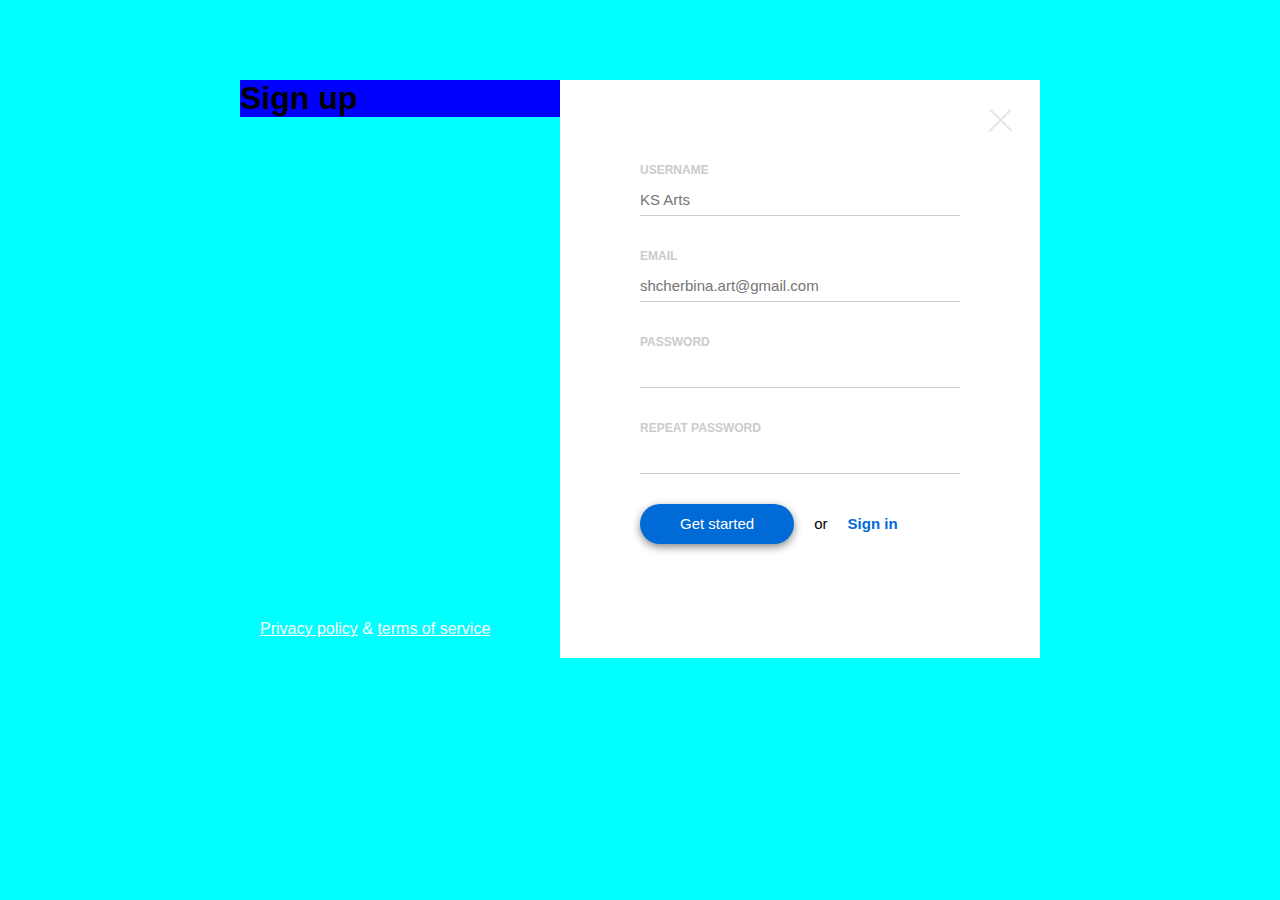
==== index.html @ 13435d99 "left column" ====
<!DOCTYPE html>
<html lang="en">
<head>
    <meta charset="UTF-8">
    <meta name="viewport" content="width=device-width, initial-scale=1.0">
    <title>Sign up</title>
    <link rel="shortcut icon" type="image.png" href="./icon.png">
    <!-- suvienodiname stiliu tarp narsykliu -->
    <link rel="stylesheet" href="./css/reset.css">
    <!-- pavieniai komponentai -->
    <link rel="stylesheet" href="./css/button.css">
    <link rel="stylesheet" href="./css/form.css">
    <!-- kitas stilius -->
    <link rel="stylesheet" href="./css/main.css">
</head>
<body>
    <main class="container">
        <div class="left">
            <h1>Sign up</h1>
            <footer class="footer">
                <a href="#">Privacy policy</a>
                <span>&amp</span>
                <a href="#">terms of service</a>
            </footer>
        </div>
        <div class="right">
            <a class="close" href="#">
                <div class="line"></div>
                <div class="line"></div>
            </a>
            <form class="form">
                <div class="form-row">
                    <label for="">Username</label>
                    <input type="text" placeholder="KS Arts" >
                </div>
                <div class="form-row">
                    <label for="">Email</label>
                    <input type="email" placeholder="shcherbina.art@gmail.com">
                </div>
                <div class="form-row">
                    <label for="">Password</label>
                    <input type="password" placeholder="">
                    </div>
                <div class="form-row">
                    <label for="">Repeat password</label>
                    <input type="password" placeholder="">
                </div>
                <div class="form-row">
                    <div class="btn">Get started</div>
                    <span>or</span>
                    <a href="#">Sign in</a>
                </div>

            </form>
        </div>
    </main>
</body>
</html>
---- css/button.css ----
.btn{
    display: inline;
    float: left;
    background-color: #006ad7;
    color: white;
    font-size: 15px;
    line-height: 20px;
    padding: 10px 40px;
    border-radius: 20px;
    box-shadow: 0 3px 8px #888;
}
.btn:hover {
    background-color: #155cd3;
    cursor: pointer;
    box-shadow: 0 3px 12px #555;
}
---- css/form.css ----
.form{
    display: inline-block;
    width: 100%;
}
    .form > .form-row{
        display: inline-block;
        width: 100%;
        margin-bottom: 30px;

    }
        .form > .form-row > label{
            display: inline-block;
            width: 100%;
            margin-bottom: 5px;
            color: #cbcbcb;
            text-transform: uppercase;
            font-size: 12px;
            line-height: 20px;
            font-weight: bold;

        }
        .form > .form-row > input{
            display: inline-block;
            width: 100%;
            line-height: 20px;
            font-size: 15px;
            padding: 5px 0;
            border:  none;
            border-bottom: 1px solid #ccc;

        }
        .form > .form.row:last-of-type {
        margin-bottom: 0;
        }
---- css/main.css ----
body {
    background-color: aqua;
}

.container{
    display: inline-block;
    float: left;
    width: 800px;
    margin: 80px calc(50% - 400px) 0;
    position: relative;
}
    .container > .left{
        display: inline-block;
        float: left;
        width: 40%;
        background-color: blue;
<<<<<<< Updated upstream
        background-image: url(./kalnas.png);
        background-repeat: no-repeat;
        background-size: cover;
        background-position: center;
=======
>>>>>>> Stashed changes
        position: absolute;
        top: 20px;
        bottom: 20px;
        left: 0;
    }
        .main-title{
            color: #fff;
            font-weight: normal;
            padding: 20px;

        }
        .footer{
            position: absolute;
            left: 20px;
            bottom: 20px;
            right: 20px;
            color: #fff;

        }
            .footer > a{
                color: #fff;

            }
            .footer > span{

            }


    .container > .right{
        display: inline-block;
        width: 60%;
        padding: 80px;
        float: right;
        background-color: #fff;
        position: relative;

    }
        .right > .close{
            display: inline-block;
            position: absolute;
            top: 0;
            right: 0;
            width: 80px;
            height: 80px;
        }
            .close > .line{
                display: inline-block;
                width: 30px;
                height: 2px;
                background-color: #e5e5e5;
                position: absolute;
                top: 50%;
                left: 50%;
    
            }
            .close > .line:first-of-type{
                transform: rotate(45deg);
                top: 29px;
                left: 31px;
                transform-origin: top left;
            }
            .close > .line:last-of-type{
                transform: rotate(-45deg);
                top: 50px;
                left: 30px;
                transform-origin: bottom left;

            }
        .form span,
        .form a {
            display: inline;
            float: left;
            padding: 10px;
            line-height: 20px;
            font-size: 15px;
    }
        .form span{
            margin-left: 10px;
        }
        .form a {
            font-family: ;
            font-weight: bold;
            color: #006ad7;
            text-decoration: none;
        }
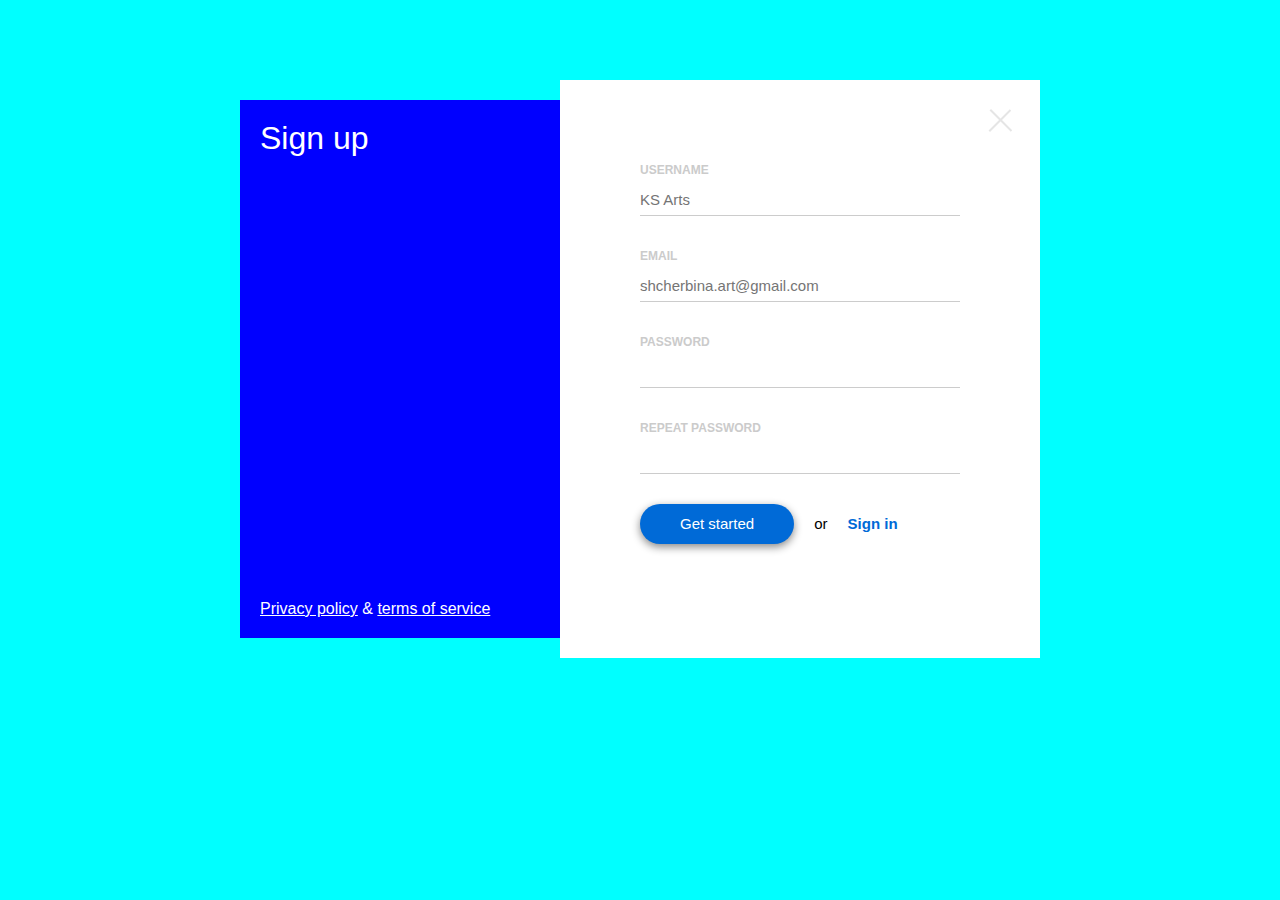
==== commit c0463300: "main title" ====
--- a/index.html
+++ b/index.html
@@ -16,7 +16,7 @@
 <body>
     <main class="container">
         <div class="left">
-            <h1>Sign up</h1>
+            <h1 class="main-title">Sign up</h1>
             <footer class="footer">
                 <a href="#">Privacy policy</a>
                 <span>&amp</span>
--- a/css/main.css
+++ b/css/main.css
@@ -14,13 +14,10 @@
         float: left;
         width: 40%;
         background-color: blue;
-<<<<<<< Updated upstream
         background-image: url(./kalnas.png);
         background-repeat: no-repeat;
         background-size: cover;
         background-position: center;
-=======
->>>>>>> Stashed changes
         position: absolute;
         top: 20px;
         bottom: 20px;
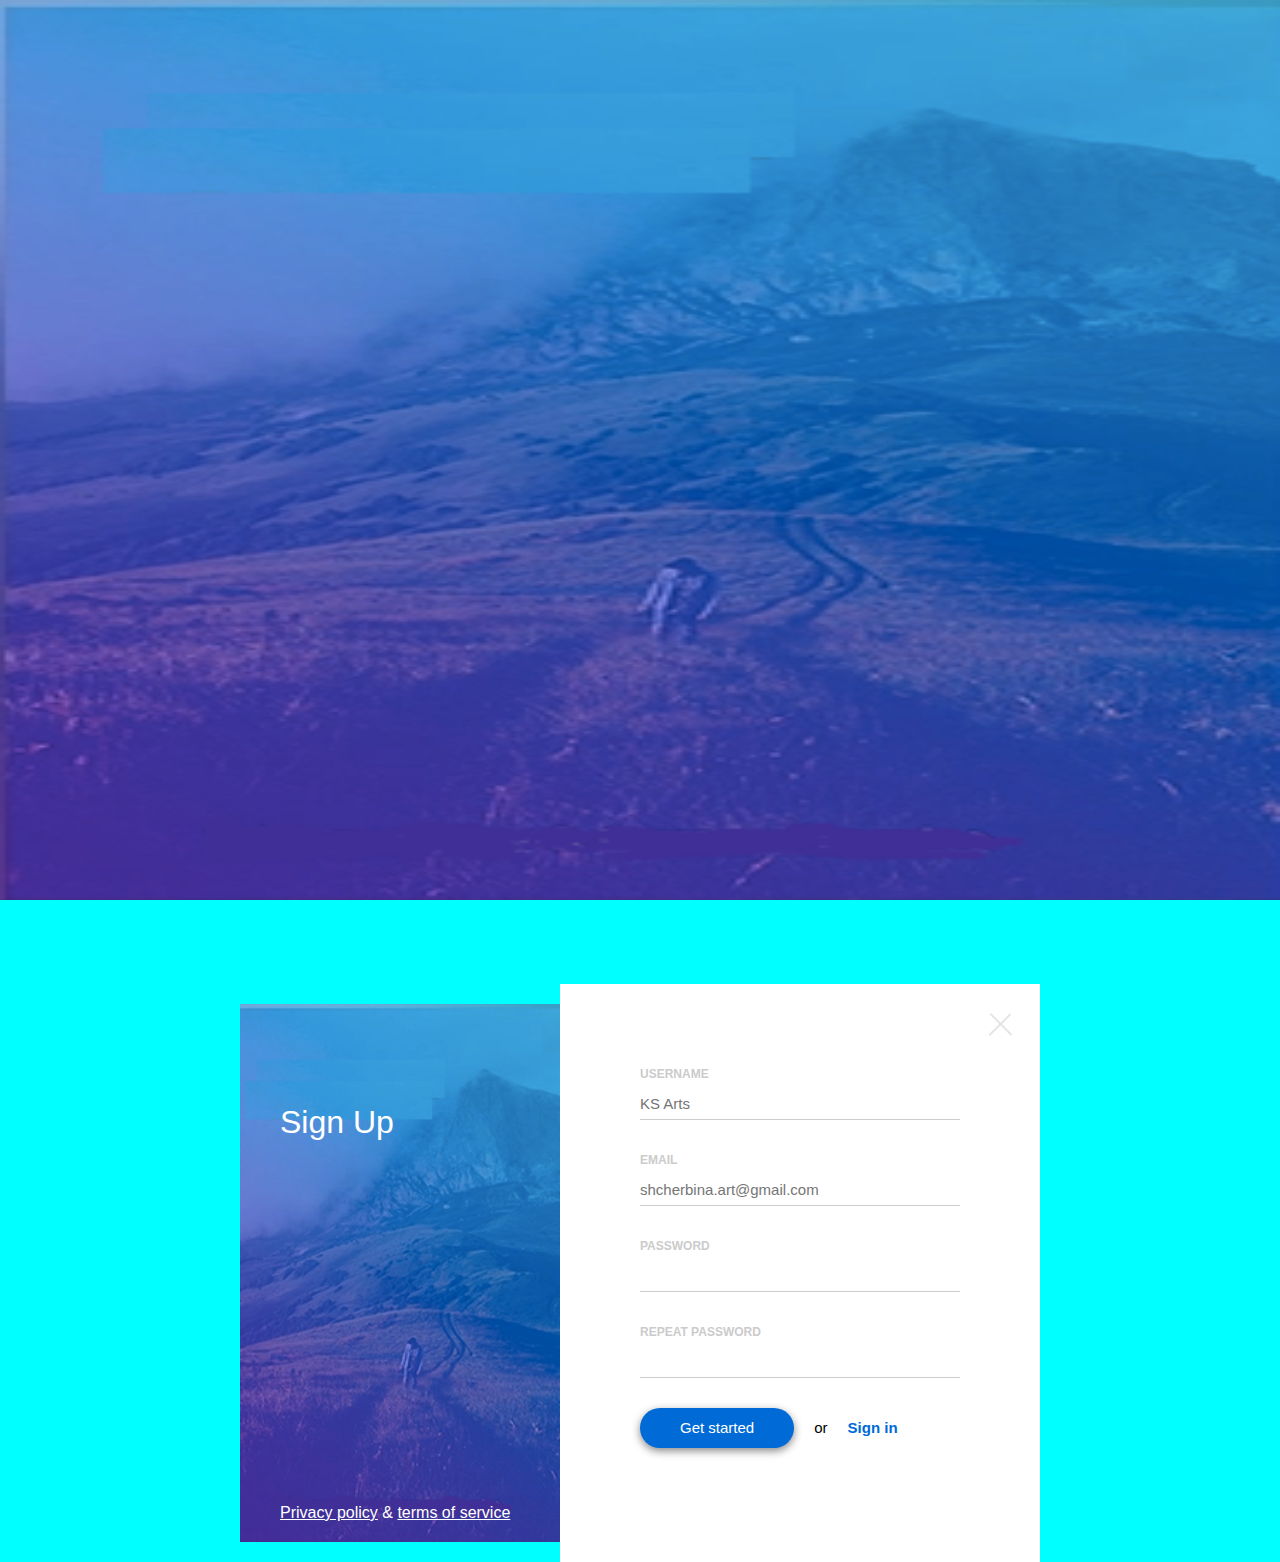
==== commit 1d8b068e: "main css" ====
--- a/index.html
+++ b/index.html
@@ -4,7 +4,7 @@
     <meta charset="UTF-8">
     <meta name="viewport" content="width=device-width, initial-scale=1.0">
     <title>Sign up</title>
-    <link rel="shortcut icon" type="image.png" href="./icon.png">
+    <link rel="icon" type="image.png" href="./img/icon.png">
     <!-- suvienodiname stiliu tarp narsykliu -->
     <link rel="stylesheet" href="./css/reset.css">
     <!-- pavieniai komponentai -->
@@ -14,6 +14,7 @@
     <link rel="stylesheet" href="./css/main.css">
 </head>
 <body>
+    <img class="background" src="./img/kalnas.png" alt="Background image">
     <main class="container">
         <div class="left">
             <h1 class="main-title">Sign up</h1>
--- a/css/main.css
+++ b/css/main.css
@@ -1,7 +1,17 @@
+
 body {
+    
     background-color: aqua;
 }
-
+.background{
+    width: 100%;
+    height: 100vh;
+    background-image: url(../img/kalnas.png);
+    background-repeat: no-repeat;
+    background-position: center;
+    background-size: cover;
+    filter: blur(5);
+}
 .container{
     display: inline-block;
     float: left;
@@ -14,7 +24,7 @@
         float: left;
         width: 40%;
         background-color: blue;
-        background-image: url(./kalnas.png);
+        background-image: url(../img/kalnas.png);
         background-repeat: no-repeat;
         background-size: cover;
         background-position: center;
@@ -27,11 +37,15 @@
             color: #fff;
             font-weight: normal;
             padding: 20px;
+            position: absolute;
+            padding-left: 40px;
+            text-transform: capitalize;
+            padding-top: 100px;
 
         }
         .footer{
             position: absolute;
-            left: 20px;
+            left: 40px;
             bottom: 20px;
             right: 20px;
             color: #fff;
@@ -42,7 +56,7 @@
 
             }
             .footer > span{
-
+                color: #fff;
             }
 
 
@@ -102,4 +116,4 @@
             font-weight: bold;
             color: #006ad7;
             text-decoration: none;
-        }+        }
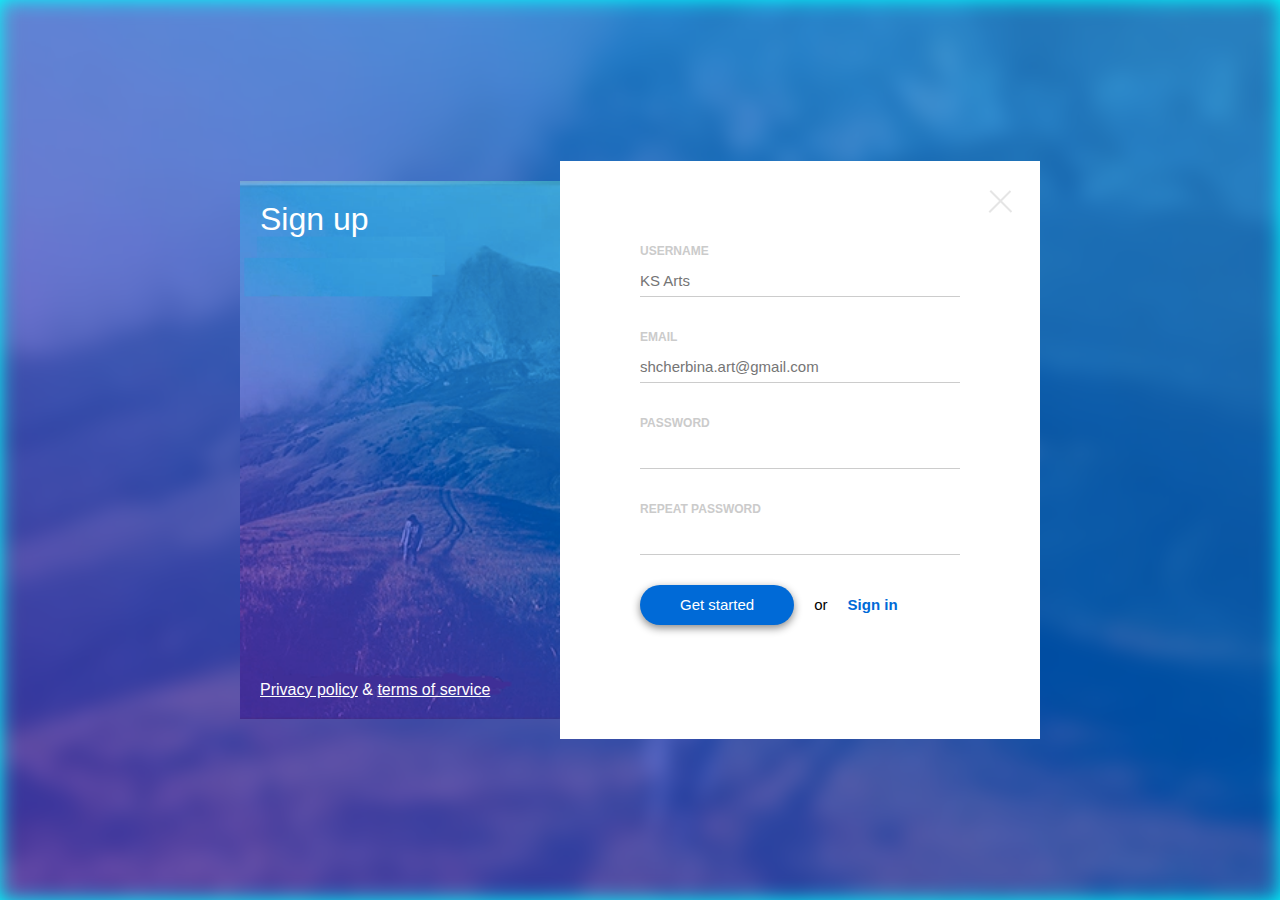
==== commit 8f26ec28: "main background" ====
--- a/index.html
+++ b/index.html
@@ -4,7 +4,7 @@
     <meta charset="UTF-8">
     <meta name="viewport" content="width=device-width, initial-scale=1.0">
     <title>Sign up</title>
-    <link rel="icon" type="image.png" href="./img/icon.png">
+    <link rel="shortcut icon" type="image.png" href="./icon.png">
     <!-- suvienodiname stiliu tarp narsykliu -->
     <link rel="stylesheet" href="./css/reset.css">
     <!-- pavieniai komponentai -->
@@ -14,7 +14,7 @@
     <link rel="stylesheet" href="./css/main.css">
 </head>
 <body>
-    <img class="background" src="./img/kalnas.png" alt="Background image">
+    <div class="background"></div>
     <main class="container">
         <div class="left">
             <h1 class="main-title">Sign up</h1>
--- a/css/main.css
+++ b/css/main.css
@@ -1,30 +1,31 @@
-
 body {
-    
     background-color: aqua;
 }
 .background{
-    width: 100%;
+    background-image: url(../kalnas.png);
+    background-repeat: no-repeat;
+    background-size: cover;
+    background-position: center;
+    filter: blur(10px);
     height: 100vh;
-    background-image: url(../img/kalnas.png);
-    background-repeat: no-repeat;
-    background-position: center;
-    background-size: cover;
-    filter: blur(5);
 }
+
 .container{
     display: inline-block;
     float: left;
     width: 800px;
-    margin: 80px calc(50% - 400px) 0;
-    position: relative;
+    position: absolute;
+    top: 50%;
+    left: 50%;
+    transform: translate(-50%, -50%);
+
 }
     .container > .left{
         display: inline-block;
         float: left;
         width: 40%;
         background-color: blue;
-        background-image: url(../img/kalnas.png);
+        background-image: url(../kalnas.png);
         background-repeat: no-repeat;
         background-size: cover;
         background-position: center;
@@ -37,15 +38,11 @@
             color: #fff;
             font-weight: normal;
             padding: 20px;
-            position: absolute;
-            padding-left: 40px;
-            text-transform: capitalize;
-            padding-top: 100px;
 
         }
         .footer{
             position: absolute;
-            left: 40px;
+            left: 20px;
             bottom: 20px;
             right: 20px;
             color: #fff;
@@ -56,7 +53,7 @@
 
             }
             .footer > span{
-                color: #fff;
+
             }
 
 
@@ -116,4 +113,4 @@
             font-weight: bold;
             color: #006ad7;
             text-decoration: none;
-        }
+        }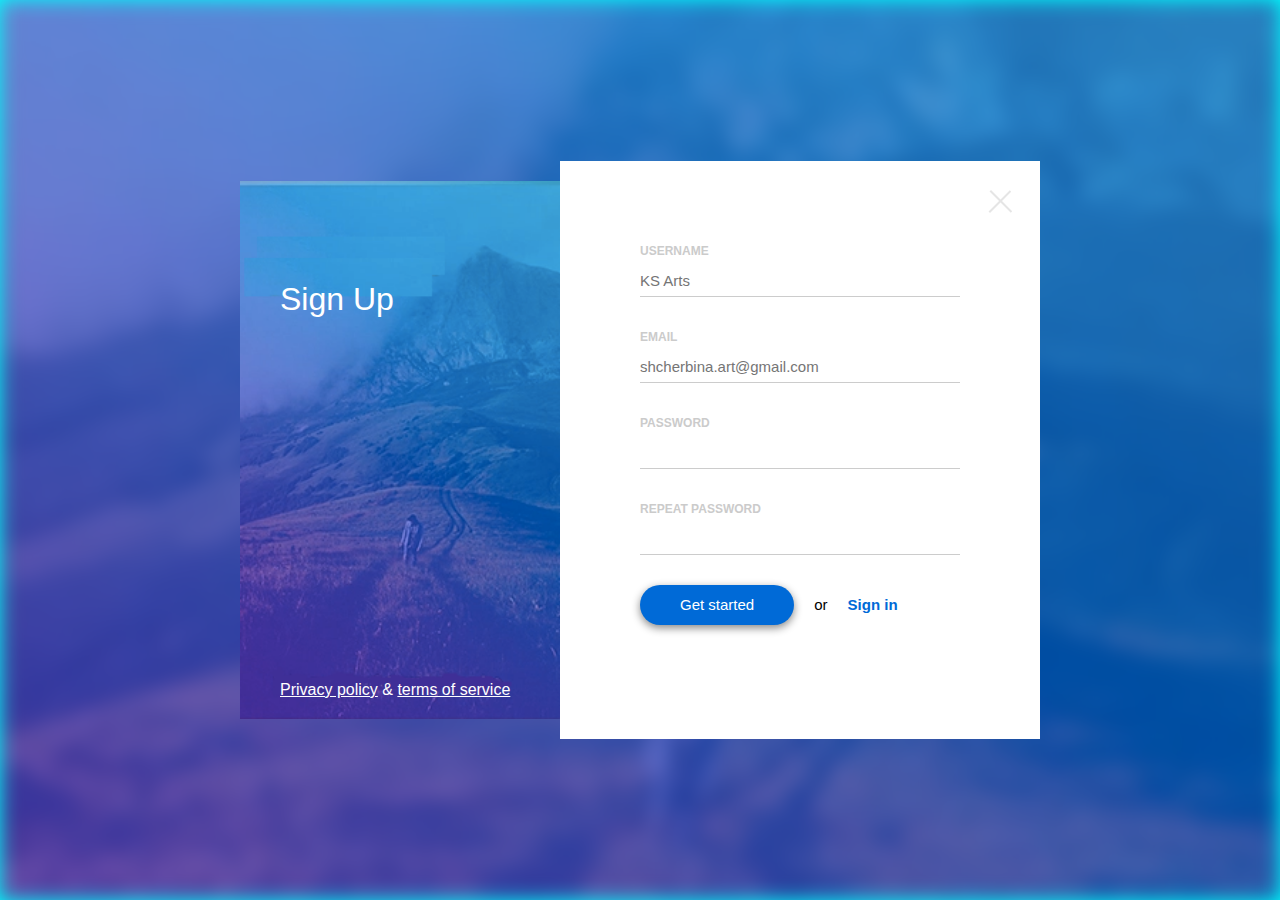
==== commit 7e4dcb6c: "Merge branch 'master' into main.background" ====
--- a/index.html
+++ b/index.html
@@ -4,7 +4,7 @@
     <meta charset="UTF-8">
     <meta name="viewport" content="width=device-width, initial-scale=1.0">
     <title>Sign up</title>
-    <link rel="shortcut icon" type="image.png" href="./icon.png">
+    <link rel="icon" type="image.png" href="./img/icon.png">
     <!-- suvienodiname stiliu tarp narsykliu -->
     <link rel="stylesheet" href="./css/reset.css">
     <!-- pavieniai komponentai -->
--- a/css/main.css
+++ b/css/main.css
@@ -1,4 +1,6 @@
+
 body {
+    
     background-color: aqua;
 }
 .background{
@@ -9,7 +11,6 @@
     filter: blur(10px);
     height: 100vh;
 }
-
 .container{
     display: inline-block;
     float: left;
@@ -25,7 +26,7 @@
         float: left;
         width: 40%;
         background-color: blue;
-        background-image: url(../kalnas.png);
+        background-image: url(../img/kalnas.png);
         background-repeat: no-repeat;
         background-size: cover;
         background-position: center;
@@ -38,11 +39,17 @@
             color: #fff;
             font-weight: normal;
             padding: 20px;
+            padding-left: 40px;
+            text-transform: capitalize;
+            padding-top: 100px;
+
 
         }
         .footer{
             position: absolute;
-            left: 20px;
+
+            left: 40px;
+
             bottom: 20px;
             right: 20px;
             color: #fff;
@@ -53,6 +60,8 @@
 
             }
             .footer > span{
+
+                color: #fff;
 
             }
 
@@ -113,4 +122,4 @@
             font-weight: bold;
             color: #006ad7;
             text-decoration: none;
-        }+        }
